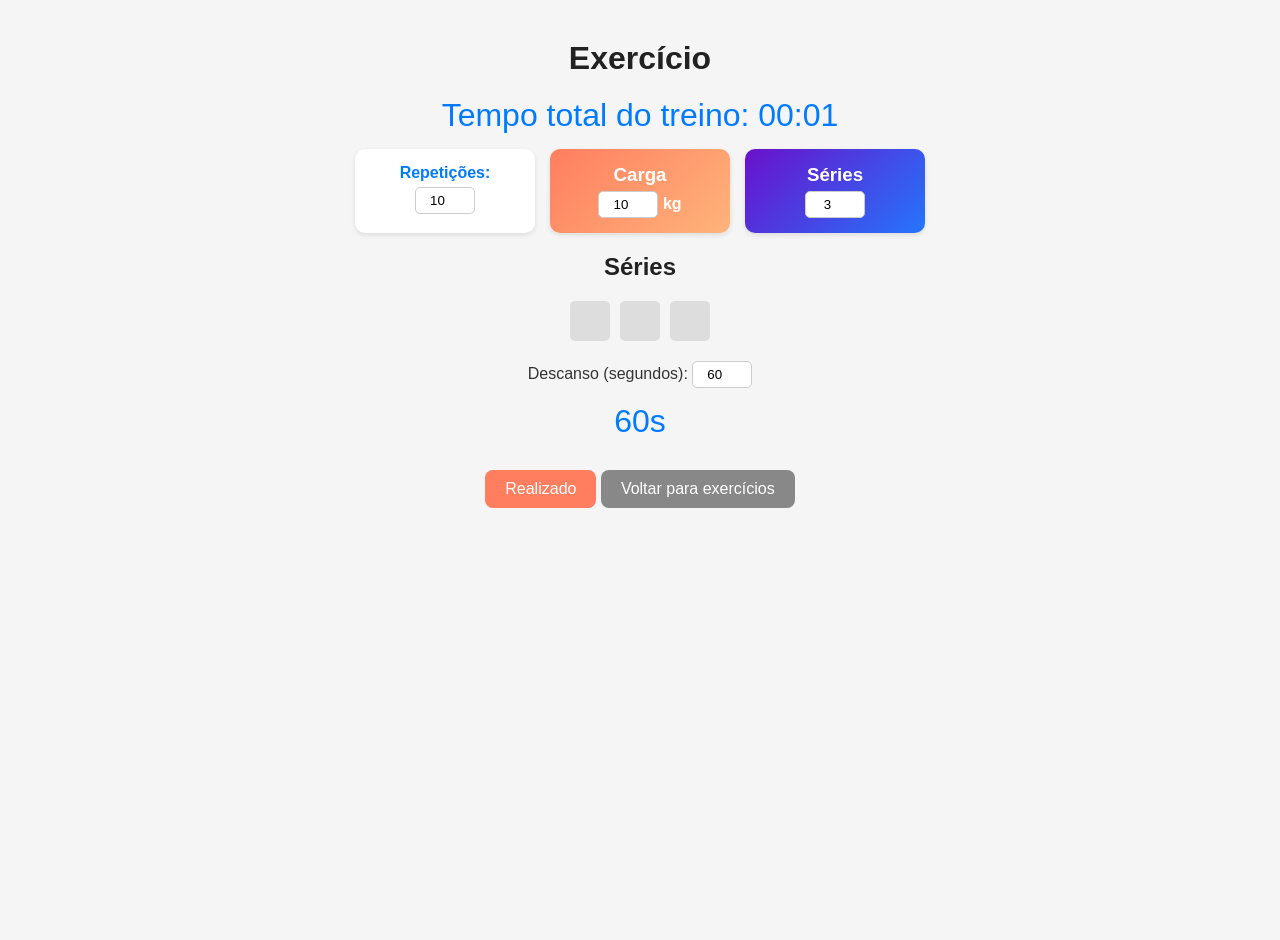
==== execucao.html @ 4f5e3d26 "Add files via upload" ====
<!DOCTYPE html>
<html lang="pt-br">
<head>
    <meta charset="UTF-8">
    <meta name="viewport" content="width=device-width, initial-scale=1.0">
    <title>Execução do Exercício</title>
    <link rel="stylesheet" href="style.css">
    <style>
        body {
            font-family: Arial, sans-serif;
            margin: 20px;
            background: #f5f5f5;
        }

        h1, h2 {
            text-align: center;
        }

        .cards {
            display: flex;
            gap: 15px;
            margin-bottom: 20px;
            flex-wrap: wrap;
            justify-content: center;
        }

        .card {
            background: #fff;
            padding: 15px;
            border-radius: 10px;
            box-shadow: 0 2px 5px rgba(0,0,0,0.1);
            text-align: center;
            min-width: 120px;
        }

        .card input {
            width: 60px;
            padding: 5px;
            margin-top: 5px;
            border: 1px solid #ccc;
            border-radius: 5px;
            text-align: center;
        }

        /* Card de carga */
        .card-carga {
            background: linear-gradient(135deg, #ff7e5f, #feb47b);
            color: #fff;
            font-weight: bold;
        }

        /* Card de séries */
        .card-series {
            background: linear-gradient(135deg, #6a11cb, #2575fc);
            color: #fff;
            font-weight: bold;
        }

        /* Timer */
        #timer {
            font-size: 2rem;
            text-align: center;
            margin-bottom: 15px;
        }

        /* Descanso */
        #descansoContainer {
            text-align: center;
            margin-bottom: 20px;
        }

        /* Séries boxes */
        .series-container {
            display: flex;
            gap: 10px;
            flex-wrap: wrap;
            justify-content: center;
            margin-bottom: 20px;
        }

        .serie-box {
            width: 40px;
            height: 40px;
            background: #ddd;
            border-radius: 5px;
            display: flex;
            align-items: center;
            justify-content: center;
            transition: background 0.3s;
        }

        .serie-box.done {
            background: #4caf50;
        }

        /* Botões */
        #feitoBtn, #voltarBtn {
            display: inline-block;
            margin: 10px auto;
            padding: 10px 20px;
            font-size: 1rem;
            border: none;
            border-radius: 8px;
            cursor: pointer;
            transition: background 0.3s;
        }

        #feitoBtn {
            background: #ff7e5f;
            color: #fff;
        }
        #feitoBtn:hover {
            background: #feb47b;
        }

        #voltarBtn {
            background: #888;
            color: #fff;
        }
        #voltarBtn:hover {
            background: #555;
        }

    </style>
</head>
<body>

    <!-- Nome do exercício -->
    <h1 id="nomeExercicio">Exercício</h1>

    <!-- Timer de execução -->
    <div id="timer">
        Tempo total do treino: <span id="timerGeral">00:00</span>
    </div>

    <!-- Cards de repetição, carga e séries -->
    <div class="cards">
        <div class="card">
            <label>Repetições:</label>
            <input type="number" id="reps" value="10">
        </div>

        <div class="card card-carga">
            <h3>Carga</h3>
            <input type="number" id="peso" value="10"> kg
        </div>

        <div class="card card-series">
            <h3>Séries</h3>
            <input type="number" id="series" value="3">
        </div>
    </div>

    <!-- Caixas de acompanhamento das séries -->
    <h2>Séries</h2>
    <div id="seriesContainer" class="series-container"></div>

    <!-- Descanso -->
    <div id="descansoContainer">
        <label>Descanso (segundos): </label>
        <input type="number" id="descanso" value="60">
        <div id="descansoTimer">60s</div>
    </div>

    <!-- Botões -->
    <div style="text-align:center;">
        <button id="feitoBtn">Realizado</button>
        <button id="voltarBtn">Voltar para exercícios</button>
    </div>

    <script>
        // ====== Obter parâmetros da URL ======
        const urlParams = new URLSearchParams(window.location.search);
        const exercicioNome = urlParams.get('exercicio') || "Exercício";
        const treino = urlParams.get('treino') || "A"; // padrão A

        // Atualiza o nome do exercício
        document.getElementById('nomeExercicio').textContent = exercicioNome;

        // ====== Botão Voltar ======
        document.getElementById('voltarBtn').addEventListener('click', () => {
            window.location.href = `treino${treino}.html`;
        });

        

        // ====== Séries ======
        document.addEventListener('DOMContentLoaded', () => {
            const seriesInput = document.getElementById('series');
            const seriesContainer = document.getElementById('seriesContainer');
            let currentSerie = 0;

            function desenharSeries() {
                seriesContainer.innerHTML = '';
                const totalSeries = Number(seriesInput.value) || 1;
                for(let i=0;i<totalSeries;i++){
                    const div = document.createElement('div');
                    div.classList.add('serie-box');
                    seriesContainer.appendChild(div);
                }
                currentSerie = 0;
            }

            seriesInput.addEventListener('change', desenharSeries);
            desenharSeries();

            // Botão Realizado
            document.getElementById('feitoBtn').addEventListener('click', () => {
                const boxes = document.querySelectorAll('.serie-box');
                if(currentSerie < boxes.length){
                    boxes[currentSerie].classList.add('done');
                    currentSerie++;
                }

                

                // Timer de descanso
                let descansoSeg = Number(document.getElementById('descanso').value) || 60;
                let restante = descansoSeg;
                document.getElementById('descansoTimer').textContent = `${restante}s`;
                let descansoInterval = setInterval(() => {
                    restante--;
                    document.getElementById('descansoTimer').textContent = `${restante}s`;
                    if(restante <=0) clearInterval(descansoInterval);
                },1000);
            });

            // Timer geral persistente
                let savedTime = parseInt(localStorage.getItem('tempoTreino')) || 0;
                function atualizarTimerGeral() {
                    const min = String(Math.floor(savedTime/60)).padStart(2,'0');
                    const sec = String(savedTime%60).padStart(2,'0');
                    document.getElementById('timerGeral').textContent = `${min}:${sec}`;
                }
                atualizarTimerGeral();
                setInterval(()=>{
                    savedTime++;
                    localStorage.setItem('tempoTreino', savedTime);
                    atualizarTimerGeral();
                },1000);
        });
    </script>

</body>
</html>
---- style.css ----
/* ===== Global ===== */
* { box-sizing: border-box; margin: 0; padding: 0; font-family: 'Arial', sans-serif; }
body { background-color: #f4f4f9; color: #333; padding: 20px; min-height: 100vh; }
h1, h2 { text-align: center; margin-bottom: 20px; color: #222; }
h1 { font-size: 2em; }
h2 { font-size: 1.5em; }

/* ===== Container ===== */
.container { max-width: 800px; margin: 0 auto; }

/* ===== Cards ===== */
.cards {
    display: flex;
    flex-wrap: wrap;
    justify-content: center;
    gap: 15px;
    margin-bottom: 20px;
}

.card {
    display: block;
    background-color: #fff;
    padding: 20px;
    width: 180px;
    text-align: center;
    border-radius: 12px;
    box-shadow: 0 4px 10px rgba(0,0,0,0.15);
    color: #007bff;
    text-decoration: none;
    font-weight: bold;
    transition: transform 0.2s, box-shadow 0.2s;
}

.card:hover {
    transform: translateY(-5px);
    box-shadow: 0 6px 15px rgba(0,0,0,0.2);
}

/* ===== Buttons ===== */
button {
    padding: 10px 20px;
    margin: 5px;
    border: none;
    border-radius: 6px;
    background-color: #007bff;
    color: #fff;
    font-size: 1em;
    cursor: pointer;
    transition: background-color 0.2s;
}

button:hover { background-color: #0056b3; }

/* ===== Inputs ===== */
input[type="number"] {
    width: 60px;
    padding: 5px;
    border: 1px solid #ccc;
    border-radius: 5px;
    text-align: center;
}

/* ===== Timers ===== */
#timer, #descansoTimer {
    font-size: 2em;
    margin: 15px 0;
    color: #007bff;
}

/* ===== Back Link ===== */
.back-link {
    display: inline-block;
    margin-top: 20px;
    color: #555;
    font-weight: bold;
}

.back-link:hover { color: #222; }

/* ===== Responsive ===== */
@media(max-width: 600px) {
    .cards { flex-direction: column; align-items: center; }
    .card { width: 90%; }
    input[type="number"] { width: 50px; }
    button { padding: 8px 15px; font-size: 0.9em; }
}

.series-container {
    display: flex;
    gap: 10px;
    margin-top: 10px;
    flex-wrap: wrap;
}

.serie-box {
    width: 40px;
    height: 40px;
    background: #ddd;
    border-radius: 5px;
    display: flex;
    align-items: center;
    justify-content: center;
    cursor: pointer;
    transition: background 0.3s;
}

.serie-box.done {
    background: #4caf50; /* Verde indica série concluída */
}

body {
    font-family: Arial, sans-serif;
    margin: 20px;
    background: #f5f5f5;
}

h1, h2 {
    text-align: center;
}

.cards {
    display: flex;
    gap: 15px;
    margin-bottom: 20px;
    flex-wrap: wrap;
    justify-content: center;
}

.card {
    background: #fff;
    padding: 15px;
    border-radius: 10px;
    box-shadow: 0 2px 5px rgba(0,0,0,0.1);
    text-align: center;
    min-width: 120px;
}

.card a {
    text-decoration: none;
    color: #333;
    font-weight: bold;
}

.button {
    display: inline-block;
    margin: 10px auto;
    padding: 10px 20px;
    font-size: 1rem;
    border: none;
    border-radius: 8px;
    cursor: pointer;
    background: #888;
    color: #fff;
    text-align: center;
    text-decoration: none;
}
.button:hover {
    background: #555;
}
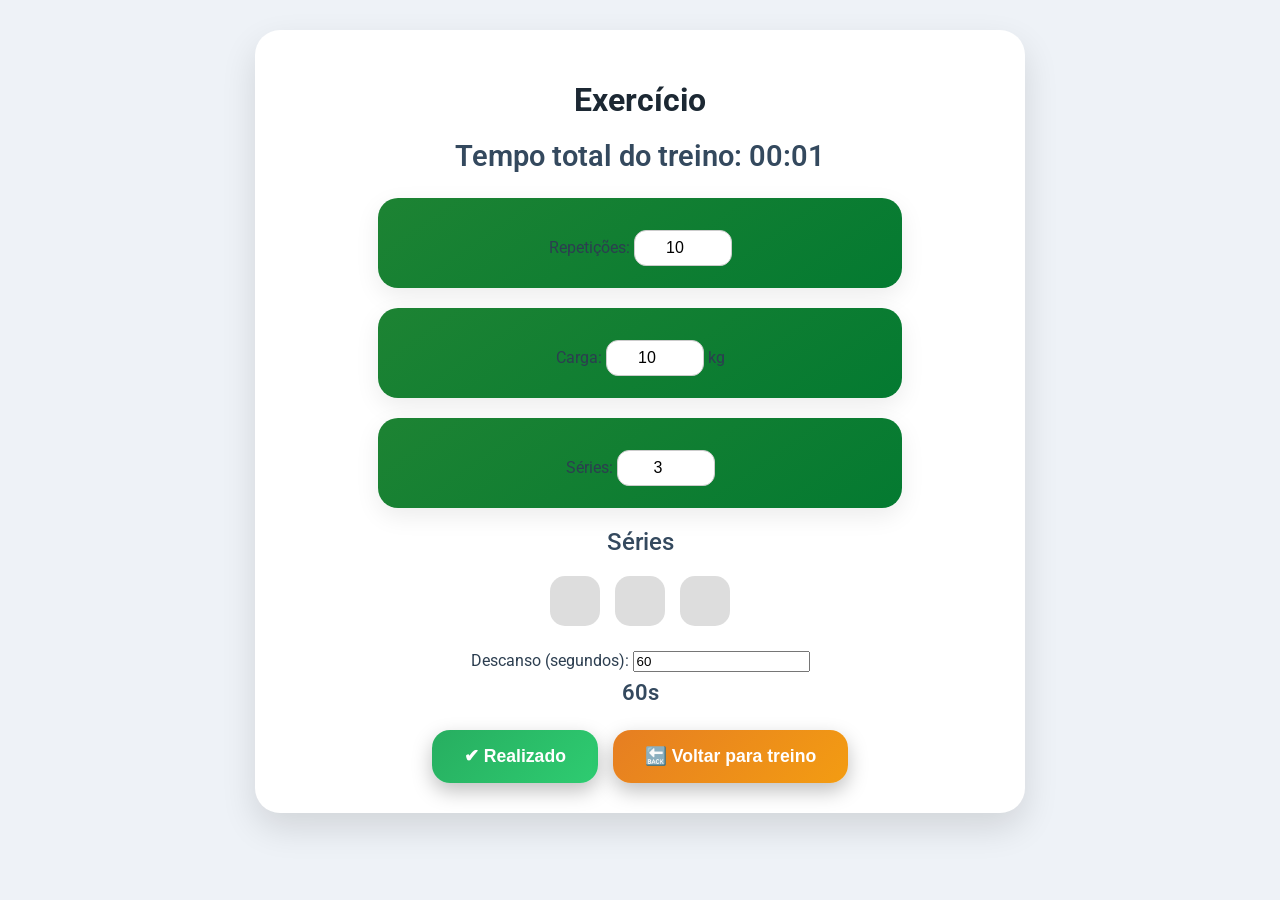
==== commit e4be34d6: "Update execucao.html" ====
--- a/execucao.html
+++ b/execucao.html
@@ -1,245 +1,229 @@
 <!DOCTYPE html>
 <html lang="pt-br">
 <head>
-    <meta charset="UTF-8">
-    <meta name="viewport" content="width=device-width, initial-scale=1.0">
-    <title>Execução do Exercício</title>
-    <link rel="stylesheet" href="style.css">
-    <style>
-        body {
-            font-family: Arial, sans-serif;
-            margin: 20px;
-            background: #f5f5f5;
-        }
-
-        h1, h2 {
-            text-align: center;
-        }
-
-        .cards {
-            display: flex;
-            gap: 15px;
-            margin-bottom: 20px;
-            flex-wrap: wrap;
-            justify-content: center;
-        }
-
-        .card {
-            background: #fff;
-            padding: 15px;
-            border-radius: 10px;
-            box-shadow: 0 2px 5px rgba(0,0,0,0.1);
-            text-align: center;
-            min-width: 120px;
-        }
-
-        .card input {
-            width: 60px;
-            padding: 5px;
-            margin-top: 5px;
-            border: 1px solid #ccc;
-            border-radius: 5px;
-            text-align: center;
-        }
-
-        /* Card de carga */
-        .card-carga {
-            background: linear-gradient(135deg, #ff7e5f, #feb47b);
-            color: #fff;
-            font-weight: bold;
-        }
-
-        /* Card de séries */
-        .card-series {
-            background: linear-gradient(135deg, #6a11cb, #2575fc);
-            color: #fff;
-            font-weight: bold;
-        }
-
-        /* Timer */
-        #timer {
-            font-size: 2rem;
-            text-align: center;
-            margin-bottom: 15px;
-        }
-
-        /* Descanso */
-        #descansoContainer {
-            text-align: center;
-            margin-bottom: 20px;
-        }
-
-        /* Séries boxes */
-        .series-container {
-            display: flex;
-            gap: 10px;
-            flex-wrap: wrap;
-            justify-content: center;
-            margin-bottom: 20px;
-        }
-
-        .serie-box {
-            width: 40px;
-            height: 40px;
-            background: #ddd;
-            border-radius: 5px;
-            display: flex;
-            align-items: center;
-            justify-content: center;
-            transition: background 0.3s;
-        }
-
-        .serie-box.done {
-            background: #4caf50;
-        }
-
-        /* Botões */
-        #feitoBtn, #voltarBtn {
-            display: inline-block;
-            margin: 10px auto;
-            padding: 10px 20px;
-            font-size: 1rem;
-            border: none;
-            border-radius: 8px;
-            cursor: pointer;
-            transition: background 0.3s;
-        }
-
-        #feitoBtn {
-            background: #ff7e5f;
-            color: #fff;
-        }
-        #feitoBtn:hover {
-            background: #feb47b;
-        }
-
-        #voltarBtn {
-            background: #888;
-            color: #fff;
-        }
-        #voltarBtn:hover {
-            background: #555;
-        }
-
-    </style>
+<meta charset="UTF-8">
+<meta name="viewport" content="width=device-width, initial-scale=1.0">
+<title>Execução do Exercício</title>
+<link rel="stylesheet" href="static/style.css">
 </head>
 <body>
 
-    <!-- Nome do exercício -->
-    <h1 id="nomeExercicio">Exercício</h1>
-
-    <!-- Timer de execução -->
-    <div id="timer">
-        Tempo total do treino: <span id="timerGeral">00:00</span>
-    </div>
-
-    <!-- Cards de repetição, carga e séries -->
-    <div class="cards">
-        <div class="card">
-            <label>Repetições:</label>
-            <input type="number" id="reps" value="10">
-        </div>
-
-        <div class="card card-carga">
-            <h3>Carga</h3>
-            <input type="number" id="peso" value="10"> kg
-        </div>
-
-        <div class="card card-series">
-            <h3>Séries</h3>
-            <input type="number" id="series" value="3">
-        </div>
-    </div>
-
-    <!-- Caixas de acompanhamento das séries -->
-    <h2>Séries</h2>
-    <div id="seriesContainer" class="series-container"></div>
-
-    <!-- Descanso -->
-    <div id="descansoContainer">
-        <label>Descanso (segundos): </label>
-        <input type="number" id="descanso" value="60">
-        <div id="descansoTimer">60s</div>
-    </div>
-
-    <!-- Botões -->
-    <div style="text-align:center;">
-        <button id="feitoBtn">Realizado</button>
-        <button id="voltarBtn">Voltar para exercícios</button>
-    </div>
-
-    <script>
-        // ====== Obter parâmetros da URL ======
-        const urlParams = new URLSearchParams(window.location.search);
-        const exercicioNome = urlParams.get('exercicio') || "Exercício";
-        const treino = urlParams.get('treino') || "A"; // padrão A
-
-        // Atualiza o nome do exercício
-        document.getElementById('nomeExercicio').textContent = exercicioNome;
-
-        // ====== Botão Voltar ======
-        document.getElementById('voltarBtn').addEventListener('click', () => {
-            window.location.href = `treino${treino}.html`;
-        });
-
-        
-
-        // ====== Séries ======
-        document.addEventListener('DOMContentLoaded', () => {
-            const seriesInput = document.getElementById('series');
-            const seriesContainer = document.getElementById('seriesContainer');
-            let currentSerie = 0;
-
-            function desenharSeries() {
-                seriesContainer.innerHTML = '';
-                const totalSeries = Number(seriesInput.value) || 1;
-                for(let i=0;i<totalSeries;i++){
-                    const div = document.createElement('div');
-                    div.classList.add('serie-box');
-                    seriesContainer.appendChild(div);
-                }
-                currentSerie = 0;
-            }
-
-            seriesInput.addEventListener('change', desenharSeries);
-            desenharSeries();
-
-            // Botão Realizado
-            document.getElementById('feitoBtn').addEventListener('click', () => {
-                const boxes = document.querySelectorAll('.serie-box');
-                if(currentSerie < boxes.length){
-                    boxes[currentSerie].classList.add('done');
-                    currentSerie++;
-                }
-
-                
-
-                // Timer de descanso
-                let descansoSeg = Number(document.getElementById('descanso').value) || 60;
-                let restante = descansoSeg;
-                document.getElementById('descansoTimer').textContent = `${restante}s`;
-                let descansoInterval = setInterval(() => {
-                    restante--;
-                    document.getElementById('descansoTimer').textContent = `${restante}s`;
-                    if(restante <=0) clearInterval(descansoInterval);
-                },1000);
-            });
-
-            // Timer geral persistente
-                let savedTime = parseInt(localStorage.getItem('tempoTreino')) || 0;
-                function atualizarTimerGeral() {
-                    const min = String(Math.floor(savedTime/60)).padStart(2,'0');
-                    const sec = String(savedTime%60).padStart(2,'0');
-                    document.getElementById('timerGeral').textContent = `${min}:${sec}`;
-                }
-                atualizarTimerGeral();
-                setInterval(()=>{
-                    savedTime++;
-                    localStorage.setItem('tempoTreino', savedTime);
-                    atualizarTimerGeral();
-                },1000);
-        });
-    </script>
+<div class="container">
+
+<h1 id="nomeExercicio">Exercício</h1>
+
+<div class="timer">
+Tempo total do treino: <span id="timerGeral">00:00</span>
+</div>
+
+<div class="cards">
+
+<div class="card">
+<label>Repetições:</label>
+<input type="number" id="reps" value="10">
+</div>
+
+<div class="card">
+<label>Carga:</label>
+<input type="number" id="peso" value="10"> kg
+</div>
+
+<div class="card">
+<label>Séries:</label>
+<input type="number" id="series" value="3">
+</div>
+
+</div>
+
+<h2>Séries</h2>
+<div id="seriesContainer" class="series-container"></div>
+
+<div style="text-align:center; margin-bottom:20px;">
+<label>Descanso (segundos): </label>
+<input type="number" id="descanso" value="60">
+<div id="descansoTimer">60s</div>
+</div>
+
+<div class="button-container" style="text-align:center;">
+<button id="feitoBtn" class="btn-realizado">✔ Realizado</button>
+<button id="voltarBtn" class="btn-voltar">🔙 Voltar para treino</button>
+</div>
+
+</div>
+
+<script>
+
+/* =========================
+LER PARÂMETROS DA URL
+========================= */
+
+const urlParams = new URLSearchParams(window.location.search);
+const exercicioNome = urlParams.get('exercicio') || "Exercício";
+const treino = urlParams.get('treino') || "A";
+
+document.getElementById('nomeExercicio').textContent = exercicioNome;
+
+/* =========================
+BOTÃO VOLTAR
+========================= */
+
+document.getElementById('voltarBtn').addEventListener('click', () => {
+window.location.href = `treino${treino}.html`;
+});
+
+/* =========================
+TIMER GERAL DO TREINO
+========================= */
+
+let savedTime = parseInt(localStorage.getItem('tempoTreino')) || 0;
+
+function atualizarTimerGeral(){
+
+const min = String(Math.floor(savedTime/60)).padStart(2,'0');
+const sec = String(savedTime % 60).padStart(2,'0');
+
+document.getElementById('timerGeral').textContent = `${min}:${sec}`;
+
+}
+
+atualizarTimerGeral();
+
+setInterval(()=>{
+
+savedTime++;
+localStorage.setItem('tempoTreino', savedTime);
+atualizarTimerGeral();
+
+},1000);
+
+
+/* =========================
+INPUTS
+========================= */
+
+const repsInput = document.getElementById('reps');
+const pesoInput = document.getElementById('peso');
+const seriesInput = document.getElementById('series');
+
+const storageKey = `exercicio_${treino}_${exercicioNome.replace(/\s/g,'_')}`;
+
+const savedData = JSON.parse(localStorage.getItem(storageKey)) || {};
+
+if(savedData.reps) repsInput.value = savedData.reps;
+if(savedData.peso) pesoInput.value = savedData.peso;
+if(savedData.series) seriesInput.value = savedData.series;
+
+
+/* =========================
+SALVAR CONFIGURAÇÕES
+========================= */
+
+function salvarConfiguracao(){
+
+const data = {
+
+reps: repsInput.value,
+peso: pesoInput.value,
+series: seriesInput.value
+
+};
+
+localStorage.setItem(storageKey, JSON.stringify(data));
+
+}
+
+repsInput.addEventListener('input',salvarConfiguracao);
+pesoInput.addEventListener('input',salvarConfiguracao);
+seriesInput.addEventListener('input',salvarConfiguracao);
+
+
+/* =========================
+SÉRIES
+========================= */
+
+const seriesContainer = document.getElementById('seriesContainer');
+
+let currentSerie = parseInt(localStorage.getItem(storageKey+"_serie")) || 0;
+
+function desenharSeries(){
+
+seriesContainer.innerHTML = '';
+
+const totalSeries = Number(seriesInput.value) || 1;
+
+for(let i=0;i<totalSeries;i++){
+
+const div = document.createElement('div');
+div.classList.add('serie-box');
+
+if(i < currentSerie){
+div.classList.add('done');
+}
+
+seriesContainer.appendChild(div);
+
+}
+
+}
+
+desenharSeries();
+
+seriesInput.addEventListener('change',desenharSeries);
+
+
+/* =========================
+BOTÃO REALIZADO
+========================= */
+
+let descansoInterval;
+
+document.getElementById('feitoBtn').addEventListener('click',()=>{
+
+const boxes = document.querySelectorAll('.serie-box');
+
+if(currentSerie < boxes.length){
+
+boxes[currentSerie].classList.add('done');
+
+currentSerie++;
+
+localStorage.setItem(storageKey+"_serie", currentSerie);
+
+}
+
+/* reset se terminar */
+
+if(currentSerie >= boxes.length){
+
+localStorage.removeItem(storageKey+"_serie");
+
+}
+
+/* descanso */
+
+if(descansoInterval) clearInterval(descansoInterval);
+
+let restante = Number(document.getElementById('descanso').value) || 60;
+
+document.getElementById('descansoTimer').textContent = `${restante}s`;
+
+descansoInterval = setInterval(()=>{
+
+restante--;
+
+document.getElementById('descansoTimer').textContent = `${restante}s`;
+
+if(restante <= 0){
+
+clearInterval(descansoInterval);
+
+}
+
+},1000);
+
+});
+
+</script>
 
 </body>
 </html>
--- a/static/style.css
+++ b/static/style.css
@@ -0,0 +1,242 @@
+/* Fonte moderna */
+@import url('https://fonts.googleapis.com/css2?family=Roboto:wght@400;500;700&display=swap');
+
+body {
+    font-family: 'Roboto', sans-serif;
+    background: #eef2f7;
+    margin: 0;
+    padding: 0;
+    color: #2c3e50;
+}
+
+/* Container central */
+.container {
+    max-width: 720px;
+    margin: 30px auto;
+    padding: 30px 25px;
+    background: #ffffff;
+    border-radius: 25px;
+    box-shadow: 0 15px 35px rgba(0,0,0,0.12);
+    transition: all 0.3s;
+}
+
+/* Títulos */
+h1 {
+    text-align: center;
+    font-weight: 700;
+    font-size: 2rem;
+    margin-bottom: 20px;
+    color: #1c2833;
+}
+h2 {
+    text-align: center;
+    font-weight: 500;
+    font-size: 1.5rem;
+    margin-bottom: 20px;
+    color: #34495e;
+}
+
+/* Timer */
+.timer, #timerGeral {
+    font-size: 1.8rem;
+    text-align: center;
+    margin-bottom: 25px;
+    font-weight: 600;
+    color: #34495e;
+}
+
+/* Cards gerais */
+.cards {
+    display: flex;
+    flex-direction: column;
+    gap: 20px;
+    margin-top: 20px;
+    align-items: center;
+}
+
+.card {
+    background: linear-gradient(145deg, #1d8333, #047a31);
+    padding: 22px;
+    border-radius: 20px;
+    box-shadow: 0 8px 25px rgba(0,0,0,0.08);
+    text-align: center;
+    width: 100%;
+    max-width: 480px;
+    transition: transform 0.3s, box-shadow 0.3s;
+}
+
+.card:hover {
+    transform: translateY(-6px);
+    box-shadow: 0 15px 30px rgba(0,0,0,0.18);
+}
+
+.card a {
+    display: block;       /* ocupa toda a largura */
+    width: 100%;          /* largura total do card */
+    max-height: 20px;         /* altura do card */
+    color: #2c3e50;
+    text-decoration: none;
+    font-weight: 600;
+    font-size: 1.2rem;
+    line-height: 1.5rem;
+    padding: 5px 0;      /* mantém o conteúdo centralizado verticalmente */
+    text-align: center;
+}
+
+/* Hover do card */
+.card:hover {
+    transform: translateY(-6px);
+    box-shadow: 0 15px 30px rgba(0,0,0,0.15);
+    background: linear-gradient(145deg, #4d6d9c, #42b5eb);
+}
+
+/* Inputs nos cards */
+.card input {
+    width: 80px;
+    padding: 8px;
+    margin-top: 10px;
+    border-radius: 12px;
+    border: 1px solid #ccc;
+    text-align: center;
+    font-weight: 500;
+    font-size: 1rem;
+    transition: all 0.25s;
+}
+.card input:focus {
+    border-color: #3498db;
+    box-shadow: 0 0 8px rgba(52,152,219,0.5);
+    outline: none;
+}
+
+/* Cards especiais */
+.card-carga {
+    background: linear-gradient(135deg, #ff7e5f, #ffb199);
+    color: #fff;
+    font-weight: bold;
+    box-shadow: 0 8px 25px rgba(255,126,95,0.3);
+}
+.card-series {
+    background: linear-gradient(135deg, #6a11cb, #2575fc);
+    color: #fff;
+    font-weight: bold;
+    box-shadow: 0 8px 25px rgba(106,17,203,0.3);
+}
+
+/* Séries visuais */
+.series-container {
+    display: flex;
+    gap: 15px;
+    flex-wrap: wrap;
+    justify-content: center;
+    margin-bottom: 25px;
+}
+.serie-box {
+    width: 50px;
+    height: 50px;
+    background: #ddd;
+    border-radius: 15px;
+    display: flex;
+    align-items: center;
+    justify-content: center;
+    font-weight: 500;
+    font-size: 1rem;
+    transition: background 0.3s, transform 0.2s;
+    cursor: pointer;
+}
+.serie-box:hover { transform: scale(1.15); }
+.serie-box.done { background: #2ecc71; color: #fff; }
+
+/* Descanso */
+#descansoContainer {
+    text-align: center;
+    margin-bottom: 25px;
+}
+#descansoTimer {
+    font-weight: 600;
+    font-size: 1.35rem;
+    margin-top: 8px;
+    color: #34495e;
+}
+
+/* Grupo de botões */
+.button-group {
+    display: flex;
+    flex-direction: column;
+    align-items: center;
+    gap: 15px; /* espaço entre os botões */
+    margin-top: 25px;
+}
+
+/* Botão Realizado */
+.btn-realizado {
+    padding: 16px 32px;
+    border-radius: 18px;
+    font-size: 1.1rem;
+    font-weight: 700;
+    border: none;
+    cursor: pointer;
+    color: #fff;
+    background: linear-gradient(135deg, #27ae60, #2ecc71); /* verde degradê */
+    box-shadow: 0 8px 20px rgba(0,0,0,0.25);
+    transition: all 0.3s;
+}
+
+.btn-realizado:hover {
+    transform: translateY(-4px) scale(1.08);
+    box-shadow: 0 12px 28px rgba(0,0,0,0.3);
+    background: linear-gradient(135deg, #2ecc71, #27ae60);
+}
+
+/* Container para centralizar o botão e dar espaçamento */
+.button-container {
+    display: flex;
+    justify-content: center; /* centraliza horizontalmente */
+    gap:15px;
+    margin-top: 25px;        /* espaço entre os cards e o botão */
+}
+
+.btn-voltar {
+    padding: 16px 32px;
+    border-radius: 18px;
+    font-size: 1.1rem;
+    font-weight: 700;
+    border: none;
+    cursor: pointer;
+    color: #fff;
+    background: linear-gradient(135deg, #e67e22, #f39c12);
+    box-shadow: 0 8px 20px rgba(0,0,0,0.25);
+    transition: all 0.3s;
+    text-decoration: none;  /* garante que não apareça traço */
+}
+
+.btn-voltar:hover {
+    transform: translateY(-4px) scale(1.08);
+    box-shadow: 0 12px 28px rgba(0,0,0,0.3);
+    background: linear-gradient(135deg, #f39c12, #e67e22);
+}
+
+/* Botão Zerar Timer (index) */
+#resetTimerBtn {
+    padding: 14px 36px;
+    font-weight: 600;
+    border-radius: 18px;
+    background: linear-gradient(135deg, #3498db, #2980b9);
+    color: #fff;
+    border: none;
+    cursor: pointer;
+    box-shadow: 0 8px 20px rgba(0,0,0,0.3);
+    transition: all 0.3s;
+}
+#resetTimerBtn:hover {
+    transform: translateY(-4px) scale(1.08);
+    box-shadow: 0 12px 28px rgba(0,0,0,0.35);
+    background: linear-gradient(135deg, #2980b9, #3498db);
+}
+
+/* Responsividade */
+@media (max-width: 500px) {
+    .card input { width: 60px; font-size: 0.95rem; }
+    .serie-box { width: 38px; height: 38px; font-size: 0.85rem; }
+    .container { padding: 20px; }
+    .button-group { flex-direction: column; gap: 18px; }
+}
